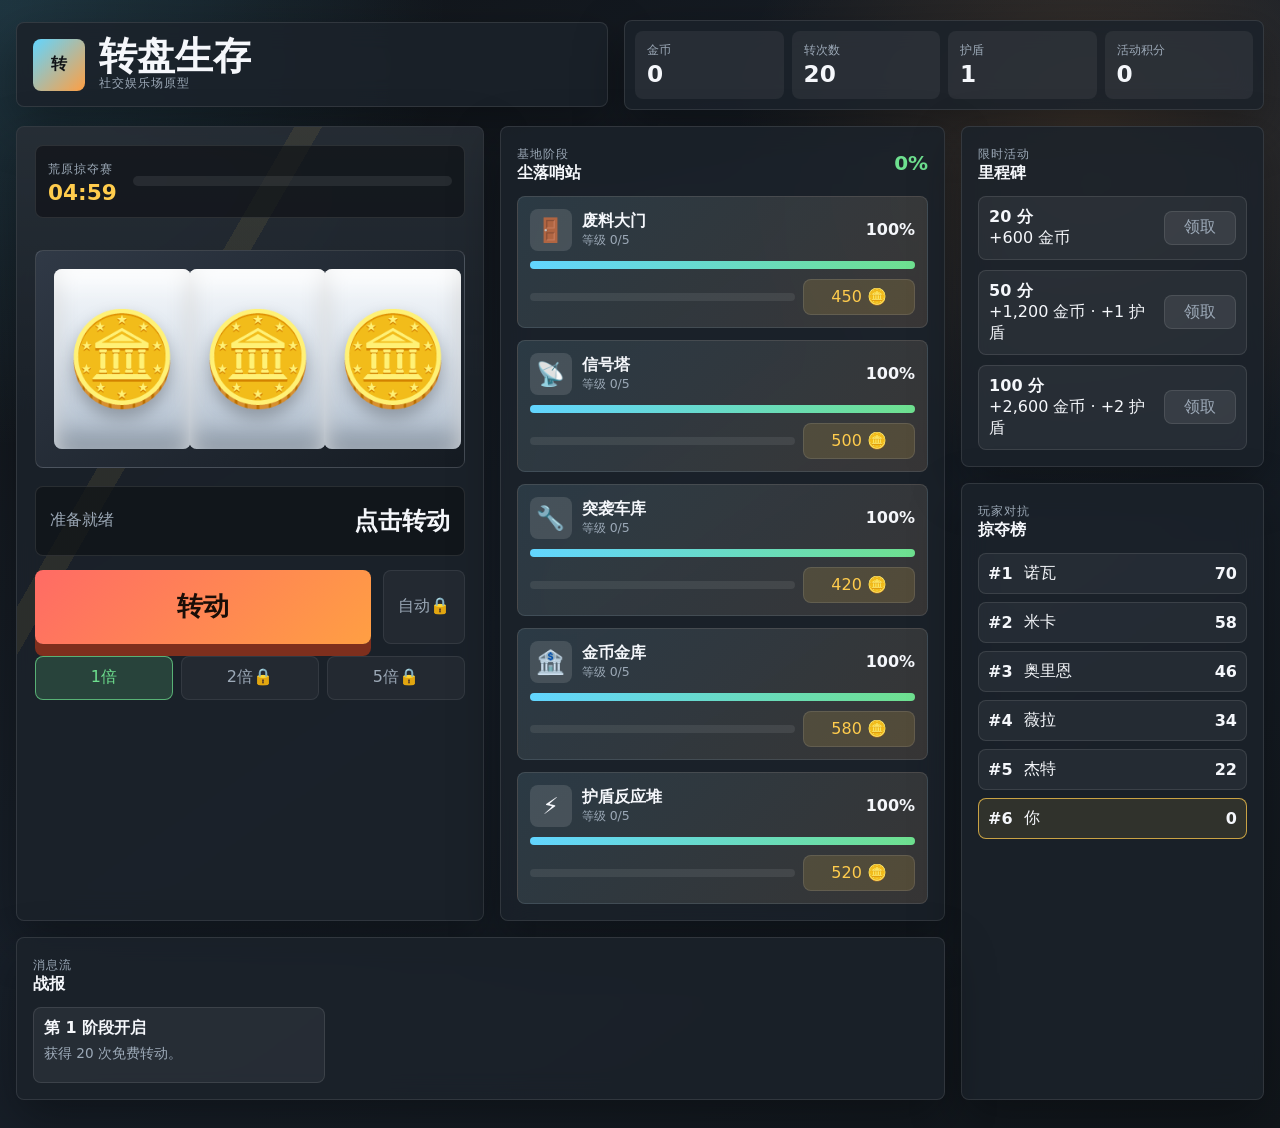
==== slots-survival-demo/index.html @ 21e34ec6 "feat: add slots survival demo" ====
<!doctype html>
<html lang="zh-CN">
  <head>
    <meta charset="UTF-8" />
    <meta name="viewport" content="width=device-width, initial-scale=1.0" />
    <title>转盘生存演示</title>
    <link rel="stylesheet" href="./styles.css" />
  </head>
  <body>
    <main class="app-shell">
      <header class="topbar">
        <div class="brand">
          <span class="brand-mark">转</span>
          <div>
            <h1>转盘生存</h1>
            <p>社交娱乐场原型</p>
          </div>
        </div>
        <section class="resource-strip" aria-label="玩家资源">
          <div class="resource"><span>金币</span><strong id="coins">0</strong></div>
          <div class="resource"><span>转次数</span><strong id="spins">0</strong></div>
          <div class="resource"><span>护盾</span><strong id="shields">0</strong></div>
          <div class="resource"><span>活动积分</span><strong id="eventPoints">0</strong></div>
        </section>
      </header>

      <section class="game-grid">
        <section class="slot-stage" aria-label="转盘机器">
          <div class="event-banner">
            <div>
              <span class="eyebrow">荒原掠夺赛</span>
              <strong id="eventTimer">05:00</strong>
            </div>
            <div class="event-progress">
              <span id="eventProgressBar"></span>
            </div>
          </div>

          <div class="slot-machine" id="slotMachine">
            <div class="reel" id="reel0"><span>🪙</span></div>
            <div class="reel" id="reel1"><span>🛡</span></div>
            <div class="reel" id="reel2"><span>⚔</span></div>
          </div>

          <div class="result-line">
            <span id="lastResultLabel">准备就绪</span>
            <strong id="lastReward">点击转动</strong>
          </div>

          <div class="controls">
            <button class="primary-action" id="spinButton" type="button">转动</button>
            <button class="icon-action" id="autoButton" type="button" aria-pressed="false" title="自动转动">自动</button>
            <div class="multiplier" aria-label="下注倍率">
              <button data-multiplier="1" class="selected" type="button">1倍</button>
              <button data-multiplier="2" type="button">2倍</button>
              <button data-multiplier="5" type="button">5倍</button>
            </div>
          </div>
          <div class="toast-stack" id="toastStack" aria-live="polite"></div>
        </section>

        <section class="base-panel" aria-label="生存基地">
          <div class="panel-header">
            <div>
              <span class="eyebrow">基地阶段</span>
              <h2>尘落哨站</h2>
            </div>
            <strong id="baseProgress">0%</strong>
          </div>
          <div class="base-map" id="baseMap"></div>
        </section>

        <section class="side-panel event-panel" aria-label="活动里程碑">
          <div class="panel-header">
            <div>
              <span class="eyebrow">限时活动</span>
              <h2>里程碑</h2>
            </div>
          </div>
          <div class="milestones" id="milestones"></div>
        </section>

        <section class="side-panel leaderboard-panel" aria-label="排行榜">
          <div class="panel-header">
            <div>
              <span class="eyebrow">玩家对抗</span>
              <h2>掠夺榜</h2>
            </div>
          </div>
          <ol class="leaderboard" id="leaderboard"></ol>
        </section>

        <section class="feed-panel" aria-label="战报消息">
          <div class="panel-header">
            <div>
              <span class="eyebrow">消息流</span>
              <h2>战报</h2>
            </div>
          </div>
          <div class="feed-list" id="feedList"></div>
        </section>
      </section>
    </main>

    <div class="modal-backdrop hidden" id="modalBackdrop">
      <section class="modal" role="dialog" aria-modal="true" aria-labelledby="modalTitle">
        <button class="modal-close" id="modalClose" type="button" title="关闭">×</button>
        <div id="modalContent"></div>
      </section>
    </div>

    <script src="./app.js"></script>
  </body>
</html>
---- slots-survival-demo/styles.css ----
:root {
  color-scheme: dark;
  --bg: #101317;
  --panel: #1b222a;
  --panel-strong: #202a34;
  --ink: #f5f7fb;
  --muted: #9ca9b7;
  --line: rgba(255, 255, 255, 0.1);
  --gold: #ffcc4d;
  --green: #6ee08f;
  --red: #ff6b65;
  --cyan: #62d5ff;
  --violet: #a885ff;
  --orange: #ff9f43;
  --shadow: 0 18px 50px rgba(0, 0, 0, 0.35);
  font-family:
    Inter, ui-sans-serif, system-ui, -apple-system, BlinkMacSystemFont, "Segoe UI",
    "Microsoft YaHei", sans-serif;
}

* {
  box-sizing: border-box;
}

body {
  margin: 0;
  min-height: 100vh;
  background:
    radial-gradient(circle at top left, rgba(98, 213, 255, 0.18), transparent 28rem),
    radial-gradient(circle at 85% 12%, rgba(255, 159, 67, 0.16), transparent 22rem),
    linear-gradient(145deg, #101317 0%, #18202a 48%, #11161b 100%);
  color: var(--ink);
}

button {
  border: 0;
  color: inherit;
  font: inherit;
  cursor: pointer;
}

.app-shell {
  width: min(1440px, calc(100vw - 32px));
  margin: 0 auto;
  padding: 20px 0 28px;
}

.topbar {
  display: grid;
  grid-template-columns: minmax(280px, 1fr) minmax(360px, 640px);
  gap: 16px;
  align-items: center;
  margin-bottom: 16px;
}

.brand,
.resource-strip,
.slot-stage,
.base-panel,
.side-panel,
.feed-panel,
.modal {
  border: 1px solid var(--line);
  background: rgba(27, 34, 42, 0.86);
  box-shadow: var(--shadow);
  backdrop-filter: blur(14px);
}

.brand {
  display: flex;
  align-items: center;
  gap: 14px;
  min-height: 84px;
  padding: 14px 16px;
  border-radius: 8px;
}

.brand-mark {
  display: grid;
  place-items: center;
  width: 52px;
  height: 52px;
  border-radius: 8px;
  background: linear-gradient(135deg, var(--cyan), var(--orange));
  color: #101317;
  font-weight: 900;
  letter-spacing: 0;
}

h1,
h2,
p {
  margin: 0;
}

h1 {
  font-size: clamp(1.45rem, 3vw, 2.4rem);
  line-height: 1;
  letter-spacing: 0;
}

h2 {
  font-size: 1rem;
  letter-spacing: 0;
}

.brand p,
.eyebrow {
  color: var(--muted);
  font-size: 0.76rem;
  letter-spacing: 0.08em;
  text-transform: uppercase;
}

.resource-strip {
  display: grid;
  grid-template-columns: repeat(4, 1fr);
  gap: 8px;
  padding: 10px;
  border-radius: 8px;
}

.resource {
  min-width: 0;
  padding: 12px;
  border-radius: 8px;
  background: rgba(255, 255, 255, 0.06);
}

.resource span {
  display: block;
  color: var(--muted);
  font-size: 0.72rem;
}

.resource strong {
  display: block;
  margin-top: 3px;
  font-size: clamp(1rem, 2.4vw, 1.45rem);
  line-height: 1.1;
}

.game-grid {
  display: grid;
  grid-template-columns: minmax(360px, 1.05fr) minmax(390px, 1fr) minmax(270px, 0.68fr);
  grid-template-areas:
    "slot base event"
    "slot base board"
    "feed feed board";
  gap: 16px;
}

.slot-stage {
  grid-area: slot;
  position: relative;
  overflow: hidden;
  min-height: 610px;
  padding: 18px;
  border-radius: 8px;
}

.slot-stage::before {
  content: "";
  position: absolute;
  inset: 0;
  background:
    linear-gradient(120deg, transparent 0 30%, rgba(255, 204, 77, 0.08) 30% 33%, transparent 33% 100%),
    linear-gradient(180deg, rgba(255, 255, 255, 0.05), transparent 36%);
  pointer-events: none;
}

.event-banner {
  position: relative;
  z-index: 1;
  display: flex;
  align-items: center;
  justify-content: space-between;
  gap: 16px;
  padding: 12px;
  border-radius: 8px;
  background: rgba(16, 19, 23, 0.68);
  border: 1px solid var(--line);
}

.event-banner strong {
  display: block;
  margin-top: 2px;
  color: var(--gold);
  font-size: 1.35rem;
}

.event-progress {
  flex: 1;
  height: 10px;
  min-width: 120px;
  overflow: hidden;
  border-radius: 99px;
  background: rgba(255, 255, 255, 0.08);
}

.event-progress span {
  display: block;
  width: 0%;
  height: 100%;
  background: linear-gradient(90deg, var(--green), var(--gold), var(--orange));
  transition: width 260ms ease;
}

.slot-machine {
  position: relative;
  z-index: 1;
  display: grid;
  grid-template-columns: repeat(3, minmax(88px, 1fr));
  gap: 14px;
  margin: 32px auto 18px;
  padding: 18px;
  border-radius: 8px;
  background:
    linear-gradient(145deg, #303946, #151b22),
    repeating-linear-gradient(90deg, transparent 0 28px, rgba(255, 255, 255, 0.04) 28px 30px);
  border: 1px solid rgba(255, 255, 255, 0.14);
}

.slot-machine.spinning .reel span {
  animation: reelPop 120ms linear infinite;
}

.reel {
  display: grid;
  place-items: center;
  aspect-ratio: 0.76;
  min-height: 180px;
  border-radius: 8px;
  background: linear-gradient(180deg, #f8fafc, #d9e2ec 48%, #aebccc);
  color: #12171d;
  box-shadow:
    inset 0 12px 24px rgba(255, 255, 255, 0.75),
    inset 0 -16px 24px rgba(0, 0, 0, 0.2);
}

.reel span {
  display: block;
  font-size: clamp(3rem, 9vw, 5.7rem);
  filter: drop-shadow(0 8px 8px rgba(0, 0, 0, 0.26));
}

.result-line {
  position: relative;
  z-index: 1;
  display: flex;
  justify-content: space-between;
  align-items: center;
  min-height: 70px;
  padding: 12px 14px;
  border-radius: 8px;
  background: rgba(16, 19, 23, 0.72);
  border: 1px solid var(--line);
}

.result-line span {
  color: var(--muted);
}

.result-line strong {
  max-width: 58%;
  text-align: right;
  font-size: clamp(1.05rem, 2.6vw, 1.5rem);
}

.controls {
  position: relative;
  z-index: 1;
  display: grid;
  grid-template-columns: 1fr auto;
  gap: 12px;
  margin-top: 14px;
}

.primary-action {
  min-height: 74px;
  border-radius: 8px;
  background: linear-gradient(135deg, var(--red), var(--orange));
  color: #1a0e08;
  font-weight: 900;
  font-size: 1.6rem;
  box-shadow: 0 12px 0 #7e2f1d;
  transition: transform 120ms ease, box-shadow 120ms ease;
}

.primary-action:active {
  transform: translateY(8px);
  box-shadow: 0 4px 0 #7e2f1d;
}

.primary-action:disabled {
  cursor: not-allowed;
  opacity: 0.55;
  transform: none;
}

.icon-action,
.multiplier button,
.claim-button,
.choice-button,
.modal-action,
.upgrade-button,
.revenge-button {
  border-radius: 8px;
  background: rgba(255, 255, 255, 0.08);
  border: 1px solid var(--line);
  transition: transform 140ms ease, background 140ms ease, border-color 140ms ease;
}

.icon-action {
  min-width: 78px;
  padding: 0 14px;
}

.icon-action[aria-pressed="true"],
.multiplier button.selected {
  background: rgba(110, 224, 143, 0.18);
  border-color: rgba(110, 224, 143, 0.7);
  color: var(--green);
}

.icon-action.locked,
.multiplier button.locked {
  color: var(--muted);
  background: rgba(255, 255, 255, 0.04);
  border-color: rgba(255, 255, 255, 0.08);
}

.multiplier {
  grid-column: 1 / -1;
  display: grid;
  grid-template-columns: repeat(3, 1fr);
  gap: 8px;
}

.multiplier button {
  min-height: 44px;
}

.base-panel {
  grid-area: base;
  padding: 16px;
  border-radius: 8px;
}

.panel-header {
  display: flex;
  justify-content: space-between;
  align-items: center;
  gap: 12px;
  margin-bottom: 12px;
}

.panel-header > strong {
  color: var(--green);
  font-size: 1.25rem;
}

.base-map {
  display: grid;
  gap: 12px;
}

.building {
  position: relative;
  min-height: 104px;
  overflow: hidden;
  padding: 12px;
  border-radius: 8px;
  background:
    linear-gradient(135deg, rgba(98, 213, 255, 0.08), rgba(255, 159, 67, 0.08)),
    rgba(255, 255, 255, 0.055);
  border: 1px solid var(--line);
}

.building.damaged {
  border-color: rgba(255, 107, 101, 0.78);
  animation: damagePulse 740ms ease;
}

.building-top {
  display: grid;
  grid-template-columns: 42px 1fr auto;
  gap: 10px;
  align-items: center;
}

.building-icon {
  display: grid;
  place-items: center;
  width: 42px;
  height: 42px;
  border-radius: 8px;
  background: rgba(255, 255, 255, 0.12);
  font-size: 1.45rem;
}

.building-name {
  font-weight: 800;
}

.building-level {
  color: var(--muted);
  font-size: 0.78rem;
}

.health-row,
.progress-track {
  height: 8px;
  overflow: hidden;
  border-radius: 99px;
  background: rgba(255, 255, 255, 0.08);
}

.health-row {
  margin: 10px 0;
}

.health-row span,
.progress-track span {
  display: block;
  height: 100%;
  width: 0%;
  background: linear-gradient(90deg, var(--cyan), var(--green));
  transition: width 220ms ease;
}

.building-footer {
  display: grid;
  grid-template-columns: 1fr auto;
  gap: 8px;
  align-items: center;
}

.upgrade-button {
  min-width: 112px;
  min-height: 36px;
  background: rgba(255, 204, 77, 0.14);
  color: var(--gold);
}

.upgrade-button:disabled {
  cursor: not-allowed;
  opacity: 0.44;
}

.side-panel {
  padding: 16px;
  border-radius: 8px;
}

.event-panel {
  grid-area: event;
}

.leaderboard-panel {
  grid-area: board;
}

.milestones {
  display: grid;
  gap: 10px;
}

.milestone {
  display: grid;
  grid-template-columns: 1fr auto;
  gap: 10px;
  align-items: center;
  min-height: 62px;
  padding: 10px;
  border-radius: 8px;
  background: rgba(255, 255, 255, 0.055);
  border: 1px solid var(--line);
}

.milestone.claimed {
  border-color: rgba(110, 224, 143, 0.5);
}

.claim-button {
  min-height: 34px;
  min-width: 72px;
  color: var(--green);
}

.claim-button:disabled {
  color: var(--muted);
  cursor: not-allowed;
}

.leaderboard {
  display: grid;
  gap: 8px;
  margin: 0;
  padding: 0;
  list-style: none;
}

.leaderboard li {
  display: grid;
  grid-template-columns: 28px 1fr auto;
  gap: 8px;
  align-items: center;
  padding: 9px;
  border-radius: 8px;
  background: rgba(255, 255, 255, 0.052);
  border: 1px solid var(--line);
}

.leaderboard li.player {
  border-color: rgba(255, 204, 77, 0.74);
  background: rgba(255, 204, 77, 0.1);
}

.feed-panel {
  grid-area: feed;
  padding: 16px;
  border-radius: 8px;
}

.feed-list {
  display: grid;
  grid-template-columns: repeat(3, minmax(0, 1fr));
  gap: 10px;
}

.feed-item {
  min-height: 76px;
  padding: 10px;
  border-radius: 8px;
  background: rgba(255, 255, 255, 0.055);
  border: 1px solid var(--line);
}

.feed-item strong {
  display: block;
  margin-bottom: 5px;
}

.feed-item p {
  color: var(--muted);
  font-size: 0.85rem;
  line-height: 1.35;
}

.revenge-button {
  margin-top: 8px;
  min-height: 30px;
  padding: 0 10px;
  color: var(--red);
}

.toast-stack {
  position: relative;
  z-index: 1;
  display: grid;
  gap: 10px;
  width: 100%;
  margin-top: 14px;
}

.toast {
  padding: 12px 14px;
  border-radius: 8px;
  background: rgba(27, 34, 42, 0.95);
  border: 1px solid var(--line);
  box-shadow: 0 10px 28px rgba(0, 0, 0, 0.24);
  animation: toastIn 220ms ease;
}

.toast strong {
  display: block;
  margin-bottom: 3px;
}

.toast p {
  color: var(--muted);
  font-size: 0.86rem;
}

.modal-backdrop {
  position: fixed;
  inset: 0;
  z-index: 40;
  display: grid;
  place-items: center;
  padding: 18px;
  background: rgba(0, 0, 0, 0.58);
}

.modal-backdrop.hidden {
  display: none;
}

.modal {
  position: relative;
  width: min(760px, 100%);
  max-height: min(780px, calc(100vh - 36px));
  overflow: auto;
  padding: 18px;
  border-radius: 8px;
}

.modal-close {
  position: absolute;
  top: 10px;
  right: 10px;
  display: grid;
  place-items: center;
  width: 34px;
  height: 34px;
  border-radius: 8px;
  background: rgba(255, 255, 255, 0.08);
}

.modal h3 {
  margin: 0 42px 8px 0;
  font-size: 1.35rem;
}

.modal-copy {
  color: var(--muted);
  line-height: 1.55;
  margin-bottom: 14px;
}

.choice-grid {
  display: grid;
  grid-template-columns: repeat(3, 1fr);
  gap: 10px;
}

.choice-button {
  min-height: 126px;
  padding: 12px;
  text-align: left;
  background: rgba(255, 255, 255, 0.055);
}

.choice-button:hover,
.upgrade-button:hover:not(:disabled),
.claim-button:hover:not(:disabled),
.modal-action:hover,
.revenge-button:hover,
.multiplier button:hover {
  transform: translateY(-1px);
  border-color: rgba(98, 213, 255, 0.62);
}

.choice-button span {
  display: block;
  font-size: 2rem;
  margin-bottom: 8px;
}

.modal-actions {
  display: flex;
  flex-wrap: wrap;
  gap: 10px;
  margin-top: 14px;
}

.modal-action {
  min-height: 42px;
  padding: 0 14px;
}

.offer {
  display: grid;
  gap: 10px;
  grid-template-columns: 1fr 1fr;
}

.offer-card {
  padding: 14px;
  border-radius: 8px;
  border: 1px solid var(--line);
  background: rgba(255, 255, 255, 0.055);
}

.offer-card strong {
  display: block;
  font-size: 1.2rem;
  color: var(--gold);
}

.bump {
  animation: bump 320ms ease;
}

@keyframes reelPop {
  from {
    transform: translateY(-9px) scale(0.96);
    opacity: 0.62;
  }
  to {
    transform: translateY(9px) scale(1.04);
    opacity: 1;
  }
}

@keyframes bump {
  50% {
    transform: scale(1.07);
  }
}

@keyframes damagePulse {
  50% {
    transform: translateX(4px);
    background-color: rgba(255, 107, 101, 0.18);
  }
}

@keyframes toastIn {
  from {
    opacity: 0;
    transform: translateY(12px);
  }
}

@media (max-width: 1120px) {
  .topbar,
  .game-grid {
    grid-template-columns: 1fr;
  }

  .game-grid {
    grid-template-areas:
      "slot"
      "base"
      "event"
      "board"
      "feed";
  }

  .slot-stage {
    min-height: auto;
  }

  .feed-list {
    grid-template-columns: 1fr;
  }
}

@media (max-width: 620px) {
  .app-shell {
    width: min(100vw - 20px, 520px);
    padding-top: 10px;
  }

  .brand {
    min-height: 72px;
  }

  .resource-strip,
  .choice-grid,
  .offer {
    grid-template-columns: 1fr 1fr;
  }

  .slot-machine {
    gap: 8px;
    padding: 10px;
  }

  .reel {
    min-height: 128px;
  }

  .controls {
    grid-template-columns: 1fr;
  }

  .icon-action {
    min-height: 46px;
  }

  .building-footer {
    grid-template-columns: 1fr;
  }
}
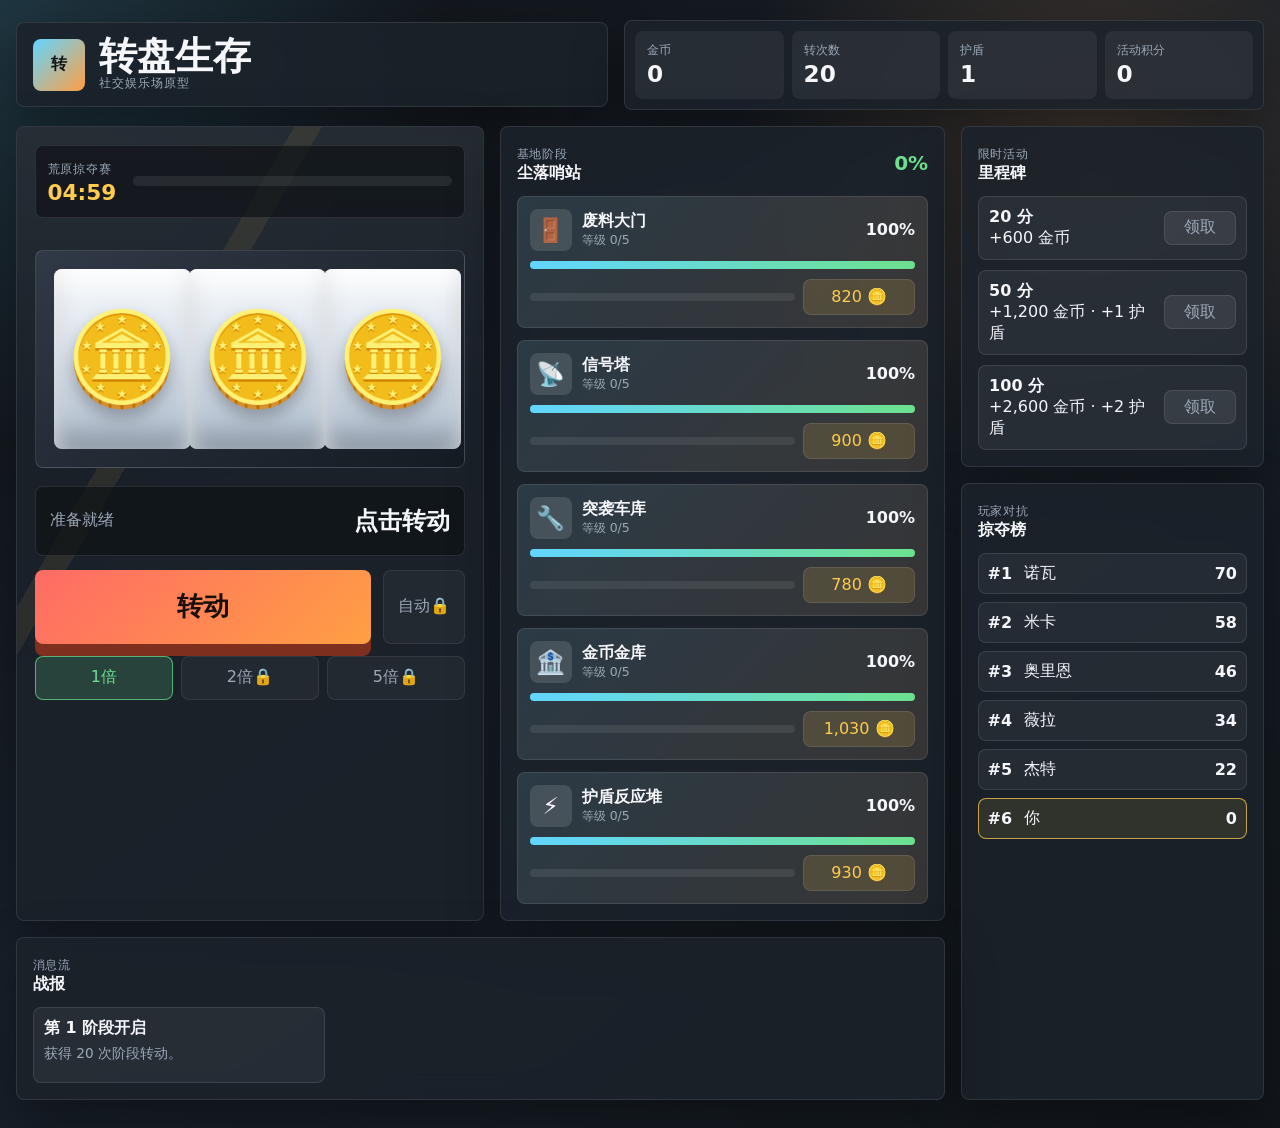
==== commit 5d20aa4d: "feat: tune slots economy and stage progression" ====
--- a/slots-survival-demo/index.html
+++ b/slots-survival-demo/index.html
@@ -109,6 +109,6 @@
       </section>
     </div>
 
-    <script src="./app.js"></script>
+    <script src="./app.js?v=20260715-stage-spin-add"></script>
   </body>
 </html>
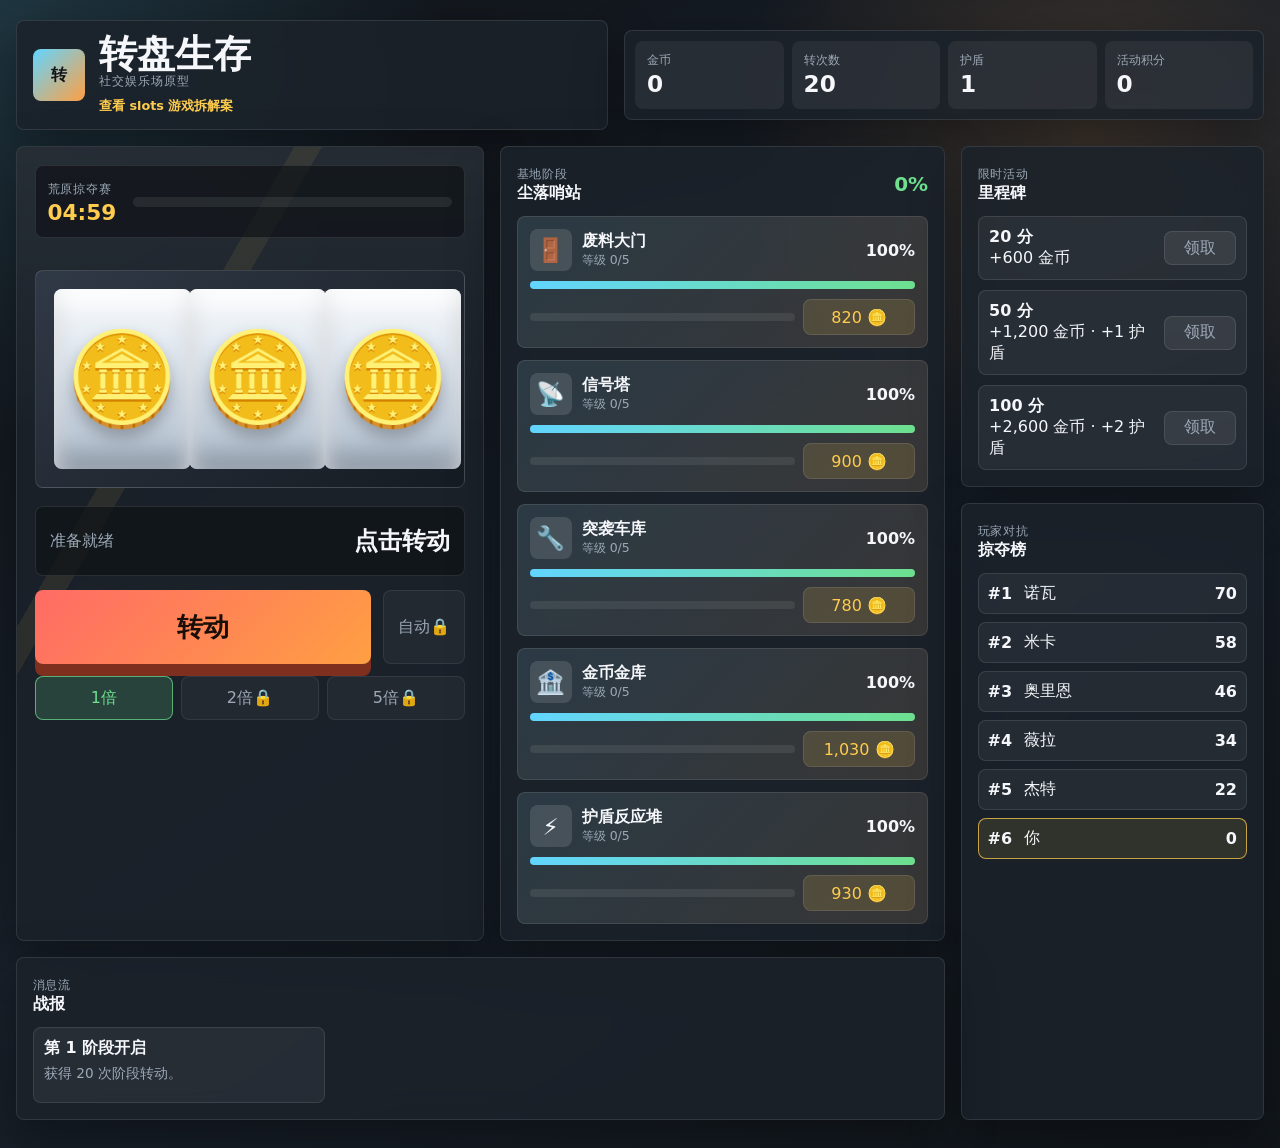
==== commit a3646b02: "docs: publish slots analysis page" ====
--- a/slots-survival-demo/index.html
+++ b/slots-survival-demo/index.html
@@ -14,6 +14,7 @@
           <div>
             <h1>转盘生存</h1>
             <p>社交娱乐场原型</p>
+            <a class="analysis-link" href="./slots-analysis.html">查看 slots 游戏拆解案</a>
           </div>
         </div>
         <section class="resource-strip" aria-label="玩家资源">
--- a/slots-survival-demo/styles.css
+++ b/slots-survival-demo/styles.css
@@ -112,6 +112,19 @@
   text-transform: uppercase;
 }
 
+.analysis-link {
+  display: inline-flex;
+  margin-top: 8px;
+  color: var(--gold);
+  font-size: 0.8rem;
+  font-weight: 800;
+  text-decoration: none;
+}
+
+.analysis-link:hover {
+  color: var(--cyan);
+}
+
 .resource-strip {
   display: grid;
   grid-template-columns: repeat(4, 1fr);
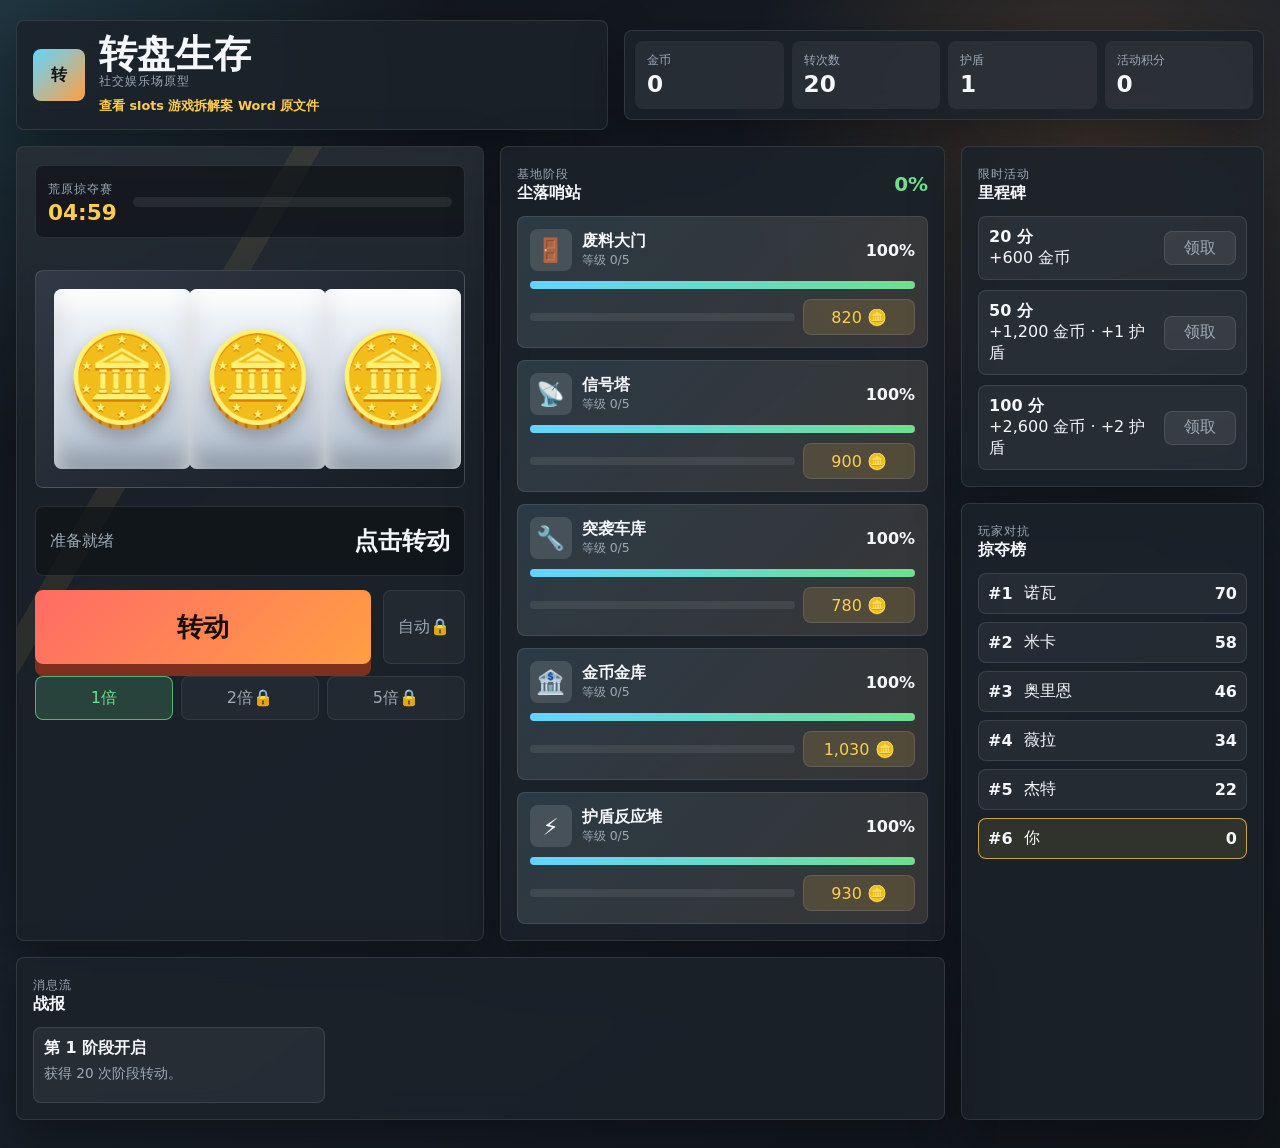
==== commit 85993049: "docs: link analysis to original word file" ====
--- a/slots-survival-demo/index.html
+++ b/slots-survival-demo/index.html
@@ -14,7 +14,7 @@
           <div>
             <h1>转盘生存</h1>
             <p>社交娱乐场原型</p>
-            <a class="analysis-link" href="./slots-analysis.html">查看 slots 游戏拆解案</a>
+            <a class="analysis-link" href="./slots-analysis.html">查看 slots 游戏拆解案 Word 原文件</a>
           </div>
         </div>
         <section class="resource-strip" aria-label="玩家资源">
